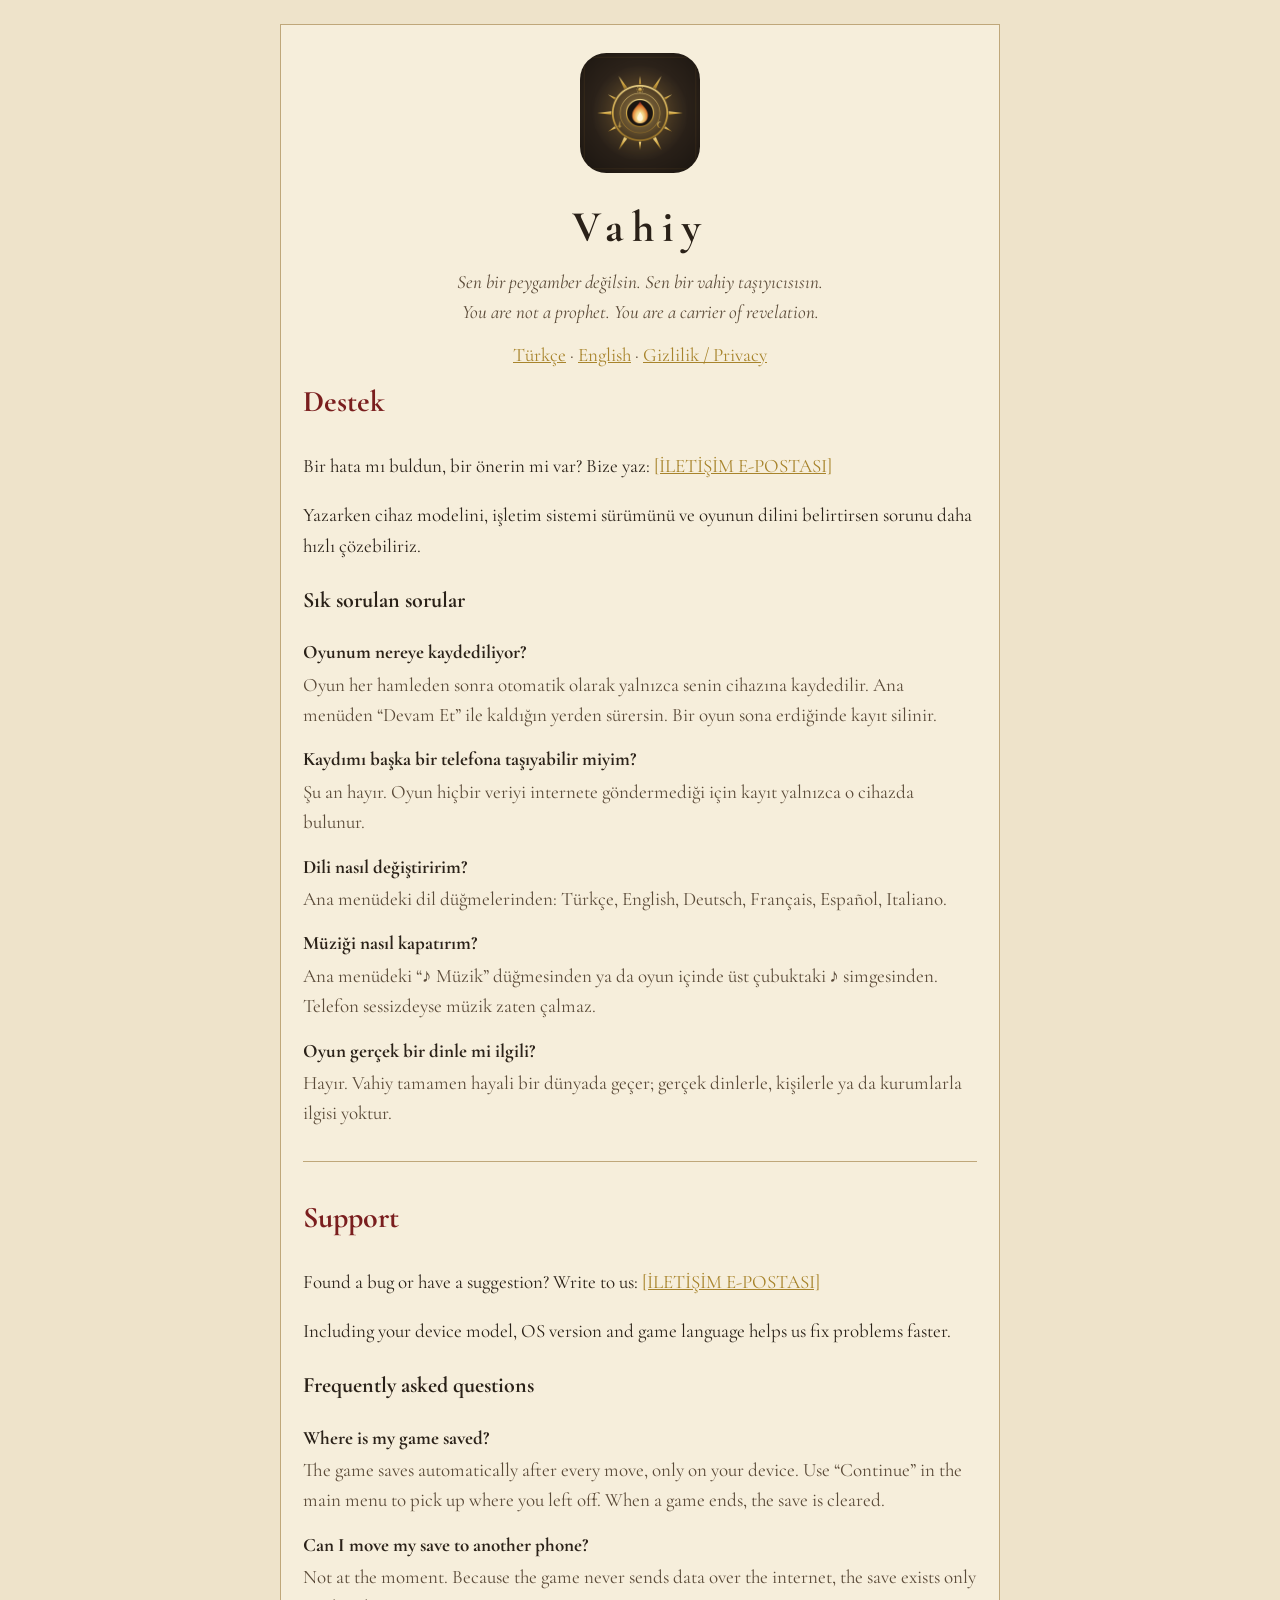
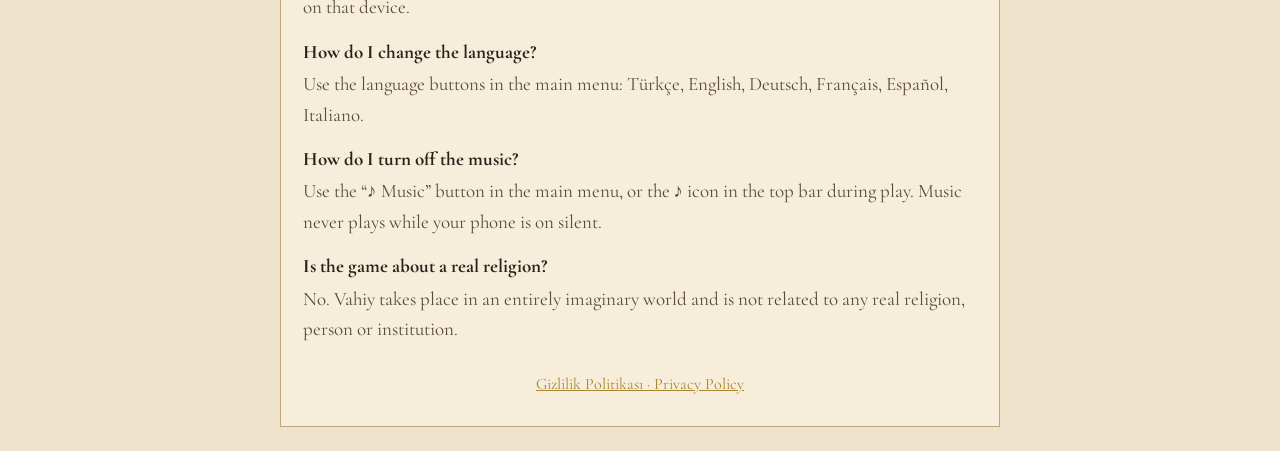
==== index.html @ 7a1881d5 "first commit" ====
<!doctype html>
<html lang="tr">
<head>
<meta charset="utf-8">
<meta name="viewport" content="width=device-width, initial-scale=1">
<title>Vahiy — Destek / Support</title>
<meta name="description" content="Vahiy: İnancın Bedeli — karanlık ve şiirsel bir anlatı oyunu. / A dark, poetic narrative game.">
<link rel="icon" href="icon.png">
<link rel="stylesheet" href="style.css">
</head>
<body>
<main>
  <header>
    <img src="icon.png" alt="" width="120" height="120">
    <h1>Vahiy</h1>
    <p class="sub">Sen bir peygamber değilsin. Sen bir vahiy taşıyıcısısın.<br><em lang="en">You are not a prophet. You are a carrier of revelation.</em></p>
    <nav><a href="#tr">Türkçe</a> · <a href="#en">English</a> · <a href="privacy.html">Gizlilik / Privacy</a></nav>
  </header>

  <section id="tr">
    <h2>Destek</h2>
    <p>Bir hata mı buldun, bir önerin mi var? Bize yaz: <a href="mailto:[İLETİŞİM E-POSTASI]">[İLETİŞİM E-POSTASI]</a></p>
    <p>Yazarken cihaz modelini, işletim sistemi sürümünü ve oyunun dilini belirtirsen sorunu daha hızlı çözebiliriz.</p>

    <h3>Sık sorulan sorular</h3>
    <dl>
      <dt>Oyunum nereye kaydediliyor?</dt>
      <dd>Oyun her hamleden sonra otomatik olarak yalnızca senin cihazına kaydedilir. Ana menüden “Devam Et” ile kaldığın yerden sürersin. Bir oyun sona erdiğinde kayıt silinir.</dd>
      <dt>Kaydımı başka bir telefona taşıyabilir miyim?</dt>
      <dd>Şu an hayır. Oyun hiçbir veriyi internete göndermediği için kayıt yalnızca o cihazda bulunur.</dd>
      <dt>Dili nasıl değiştiririm?</dt>
      <dd>Ana menüdeki dil düğmelerinden: Türkçe, English, Deutsch, Français, Español, Italiano.</dd>
      <dt>Müziği nasıl kapatırım?</dt>
      <dd>Ana menüdeki “♪ Müzik” düğmesinden ya da oyun içinde üst çubuktaki ♪ simgesinden. Telefon sessizdeyse müzik zaten çalmaz.</dd>
      <dt>Oyun gerçek bir dinle mi ilgili?</dt>
      <dd>Hayır. Vahiy tamamen hayali bir dünyada geçer; gerçek dinlerle, kişilerle ya da kurumlarla ilgisi yoktur.</dd>
    </dl>
  </section>

  <hr>

  <section id="en" lang="en">
    <h2>Support</h2>
    <p>Found a bug or have a suggestion? Write to us: <a href="mailto:[İLETİŞİM E-POSTASI]">[İLETİŞİM E-POSTASI]</a></p>
    <p>Including your device model, OS version and game language helps us fix problems faster.</p>

    <h3>Frequently asked questions</h3>
    <dl>
      <dt>Where is my game saved?</dt>
      <dd>The game saves automatically after every move, only on your device. Use “Continue” in the main menu to pick up where you left off. When a game ends, the save is cleared.</dd>
      <dt>Can I move my save to another phone?</dt>
      <dd>Not at the moment. Because the game never sends data over the internet, the save exists only on that device.</dd>
      <dt>How do I change the language?</dt>
      <dd>Use the language buttons in the main menu: Türkçe, English, Deutsch, Français, Español, Italiano.</dd>
      <dt>How do I turn off the music?</dt>
      <dd>Use the “♪ Music” button in the main menu, or the ♪ icon in the top bar during play. Music never plays while your phone is on silent.</dd>
      <dt>Is the game about a real religion?</dt>
      <dd>No. Vahiy takes place in an entirely imaginary world and is not related to any real religion, person or institution.</dd>
    </dl>
  </section>

  <footer><a href="privacy.html">Gizlilik Politikası · Privacy Policy</a></footer>
</main>
</body>
</html>
---- style.css ----
@import url('https://fonts.googleapis.com/css2?family=Cormorant+Garamond:ital,wght@0,400;0,600;0,700;1,400&display=swap');

:root {
  --bg: #eee3ca;
  --paper: #f6eedb;
  --ink: #2a2118;
  --soft: #5a4a38;
  --gold: #a8842c;
  --crimson: #7a1e1e;
  --rule: #bfa77a;
}
@media (prefers-color-scheme: dark) {
  :root {
    --bg: #1c1611;
    --paper: #2a2119;
    --ink: #eee3ca;
    --soft: #c9b896;
    --gold: #d4a945;
    --crimson: #e08a6a;
    --rule: #5a4a32;
  }
}
* { box-sizing: border-box; }
body {
  margin: 0;
  background: var(--bg);
  color: var(--ink);
  font: 19px/1.6 'Cormorant Garamond', Georgia, serif;
}
main {
  max-width: 720px;
  margin: 24px auto;
  padding: 28px 22px;
  background: var(--paper);
  border: 1px solid var(--rule);
}
header { text-align: center; }
header img { border-radius: 22%; }
h1 { font-size: 44px; letter-spacing: 8px; margin: 10px 0 4px; }
h2 { color: var(--crimson); font-size: 30px; margin-top: 8px; }
h3 { font-size: 22px; margin: 22px 0 4px; }
.sub { color: var(--soft); font-style: italic; margin: 0 0 12px; }
.date { color: var(--soft); font-style: italic; margin-top: -10px; }
nav, footer { text-align: center; color: var(--soft); }
a { color: var(--gold); }
hr { border: 0; border-top: 1px solid var(--rule); margin: 32px 0; }
dt { font-weight: 700; margin-top: 14px; }
dd { margin: 2px 0 0; color: var(--soft); }
footer { margin-top: 28px; font-size: 16px; }
@media (max-width: 480px) {
  main { margin: 0; border: 0; padding: 22px 16px; }
  h1 { font-size: 36px; }
}
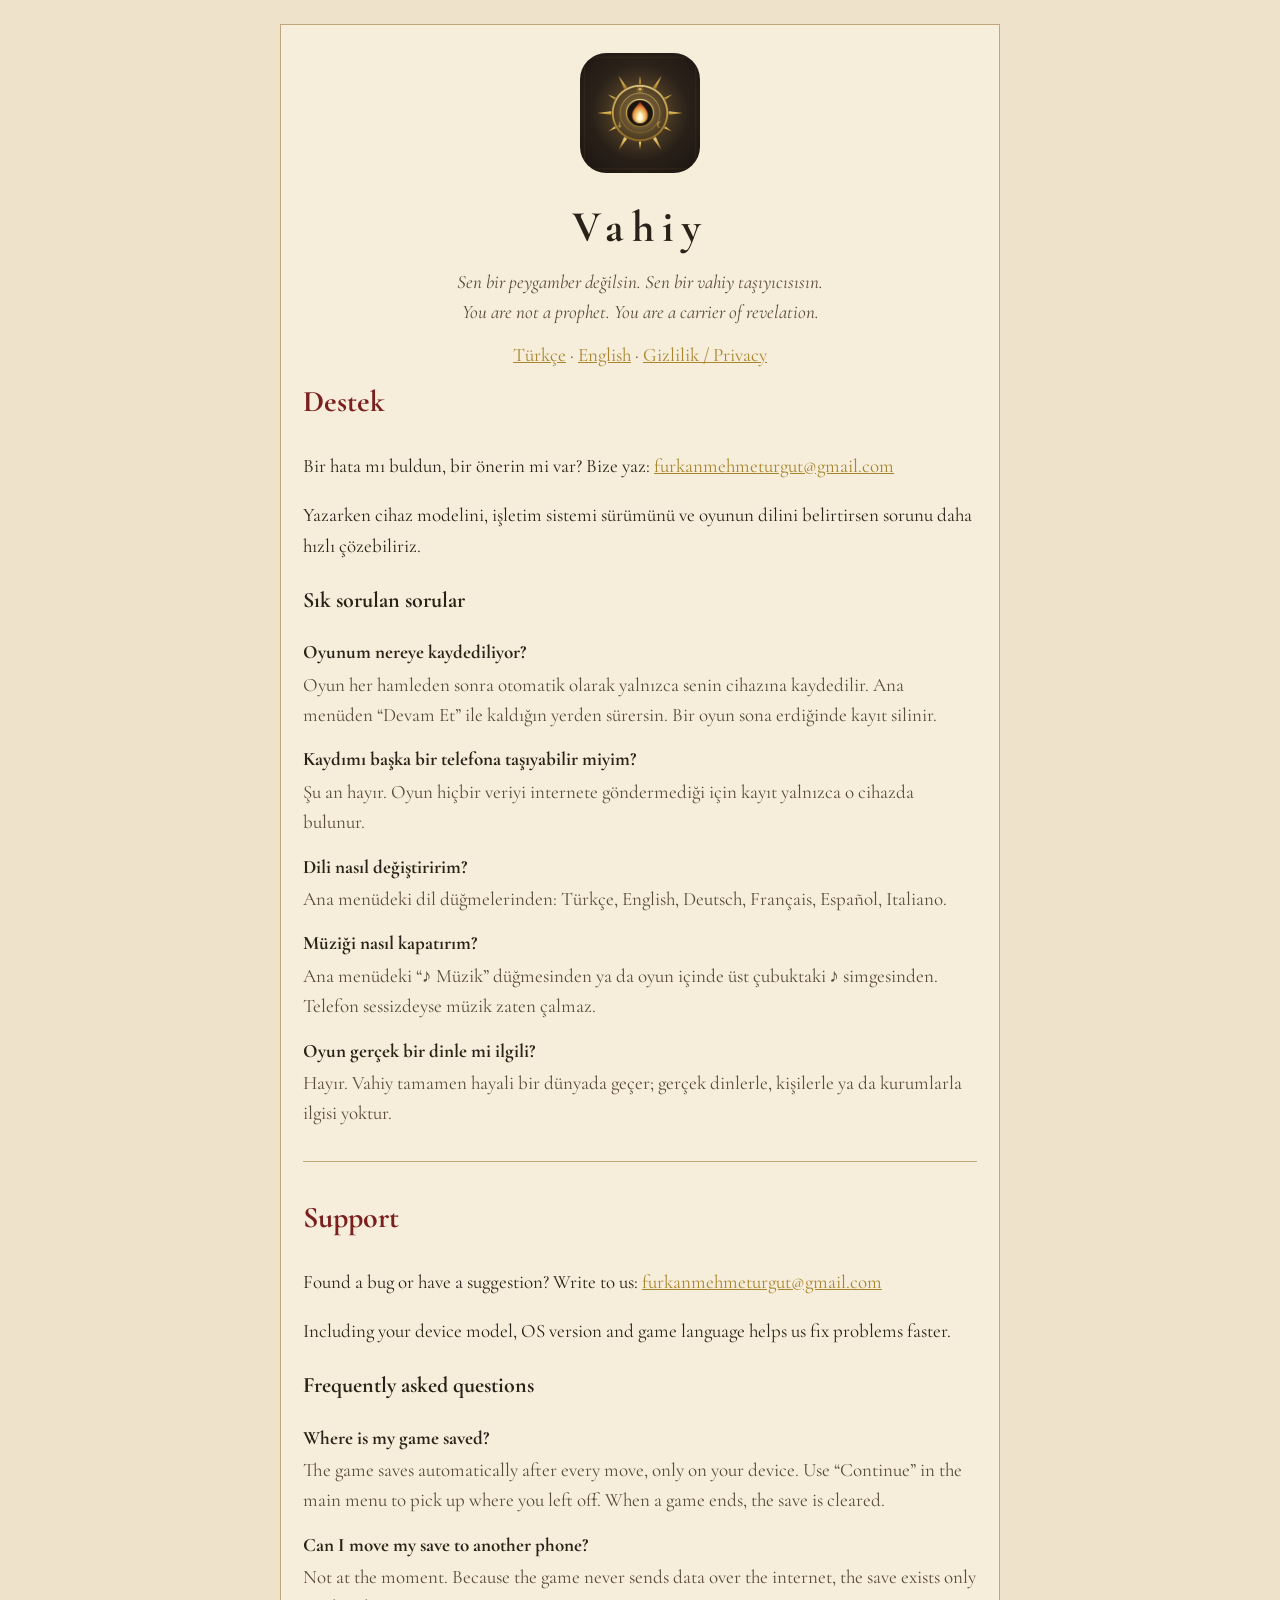
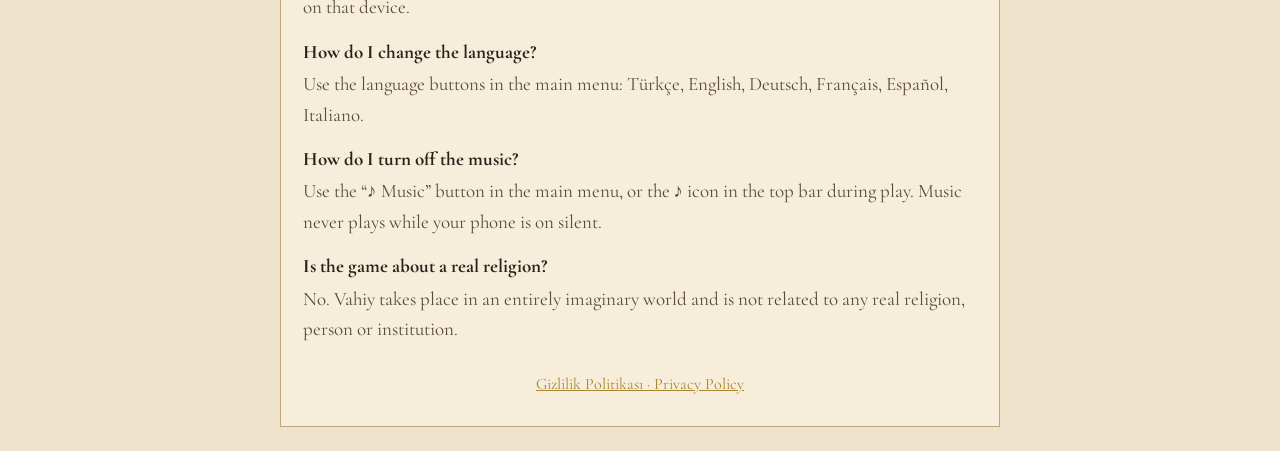
==== commit 8c893553: "update contact email in support and privacy policy pages" ====
--- a/index.html
+++ b/index.html
@@ -19,7 +19,7 @@
 
   <section id="tr">
     <h2>Destek</h2>
-    <p>Bir hata mı buldun, bir önerin mi var? Bize yaz: <a href="mailto:[İLETİŞİM E-POSTASI]">[İLETİŞİM E-POSTASI]</a></p>
+    <p>Bir hata mı buldun, bir önerin mi var? Bize yaz: <a href="mailto:furkanmehmeturgut@gmail.com">furkanmehmeturgut@gmail.com</a></p>
     <p>Yazarken cihaz modelini, işletim sistemi sürümünü ve oyunun dilini belirtirsen sorunu daha hızlı çözebiliriz.</p>
 
     <h3>Sık sorulan sorular</h3>
@@ -41,7 +41,7 @@
 
   <section id="en" lang="en">
     <h2>Support</h2>
-    <p>Found a bug or have a suggestion? Write to us: <a href="mailto:[İLETİŞİM E-POSTASI]">[İLETİŞİM E-POSTASI]</a></p>
+    <p>Found a bug or have a suggestion? Write to us: <a href="mailto:furkanmehmeturgut@gmail.com">furkanmehmeturgut@gmail.com</a></p>
     <p>Including your device model, OS version and game language helps us fix problems faster.</p>
 
     <h3>Frequently asked questions</h3>
